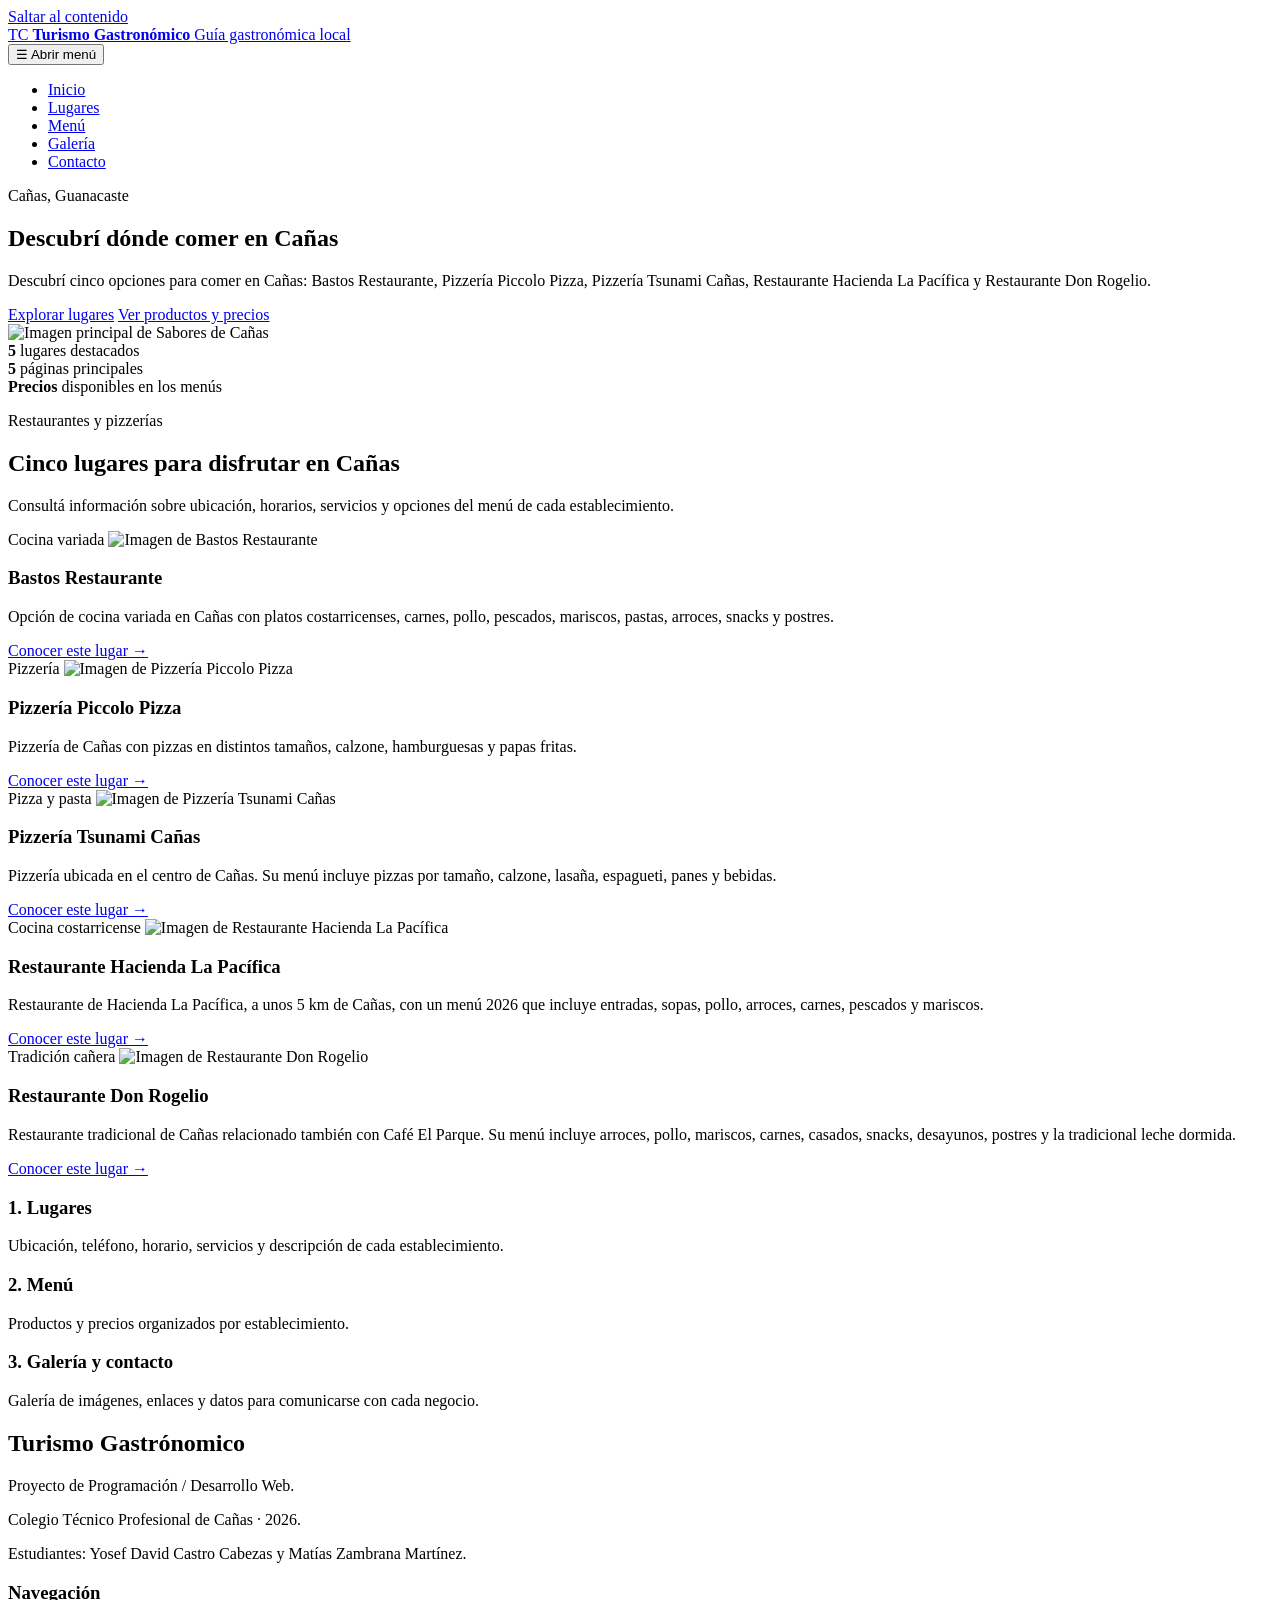
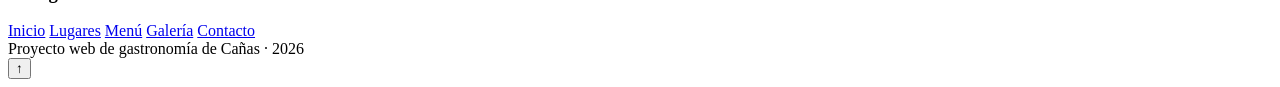
==== index.html @ 14efe0b0 "Add files via upload" ====
<!DOCTYPE html>
<html lang="es">
  <head>
    <meta charset="utf-8"/>
    <meta content="width=device-width, initial-scale=1.0" name="viewport"/>
    <meta content="Guía gastronómica de Cañas con cinco restaurantes y pizzerías, menús, precios y datos de contacto." name="description"/>
    <title>Turismo Gastronómico | Guía gastronómica</title>
    <link href="css/estilos.css" rel="stylesheet"/>
  </head>
  <body>
    <a class="skip-link" href="#contenido">Saltar al contenido</a>
    <!-- Encabezado y menú de navegación -->
    <header class="site-header">
      <div class="brand-bar">
        <div class="brand-inner">
          <a class="brand" href="index.html">
            <span class="brand-mark">TC</span>
            <span class="brand-copy">
              <strong>Turismo Gastronómico</strong>
              <span>Guía gastronómica local</span>
            </span>
          </a>
        </div>
      </div>
      <nav aria-label="Navegación principal" class="main-nav">
        <div class="nav-inner">
          <button aria-controls="nav-list" aria-expanded="false" class="nav-toggle" id="nav-toggle" type="button">☰ Abrir menú</button>
          <ul class="nav-list" id="nav-list">
            <li><a class="active" href="index.html">Inicio</a></li>
            <li><a href="lugares.html">Lugares</a></li>
            <li><a href="menu.html">Menú</a></li>
            <li><a href="galeria.html">Galería</a></li>
            <li><a href="contacto.html">Contacto</a></li>
          </ul>
        </div>
      </nav>
    </header>
    <!-- Contenido principal de la página -->
    <main id="contenido">
      <!-- Presentación principal -->
      <section class="hero">
        <div class="hero-copy">
          <p class="eyebrow">Cañas, Guanacaste</p>
          <h1>Descubrí dónde comer en Cañas</h1>
          <p>Descubrí cinco opciones para comer en Cañas: Bastos Restaurante, Pizzería Piccolo Pizza, Pizzería Tsunami Cañas, Restaurante Hacienda La Pacífica y Restaurante Don Rogelio.</p>
          <div class="hero-actions">
            <a class="btn btn-primary" href="lugares.html">Explorar lugares</a>
            <a class="btn btn-secondary" href="menu.html">Ver productos y precios</a>
          </div>
        </div>
        <div class="hero-media">
          <img alt="Imagen principal de Sabores de Cañas" src="https://upload.wikimedia.org/wikipedia/commons/1/1f/Iglesia.Ca%C3%B1as.CR01.jpg?utm_source=es.wikipedia.org&utm_campaign=index&utm_content=original"/>
        </div>
      </section>
      <section aria-label="Resumen de la guía" class="quick-stats">
        <article class="stat">
          <strong>5</strong>
          <span>lugares destacados</span>
        </article>
        <article class="stat">
          <strong>5</strong>
          <span>páginas principales</span>
        </article>
        <article class="stat">
          <strong>Precios</strong>
          <span>disponibles en los menús</span>
        </article>
      </section>
      <section class="section">
        <div class="section-head">
          <div>
            <p class="eyebrow">Restaurantes y pizzerías</p>
            <h2 class="section-title">Cinco lugares para disfrutar en Cañas</h2>
            <p class="section-subtitle">Consultá información sobre ubicación, horarios, servicios y opciones del menú de cada establecimiento.</p>
          </div>
        </div>
        <div class="place-grid">
          <article class="place-card">
            <div class="card-image">
              <span class="card-badge">Cocina variada</span>
              <img alt="Imagen de Bastos Restaurante" loading="lazy" onerror="this.onerror=null;this.src='img/bastos.jpg'" src="https://restaurantesencostarica.click/wp-content/uploads/2025/09/external_image_174_1758947610.jpg"/>
            </div>
            <div class="card-body">
              <h3>Bastos Restaurante</h3>
              <p>Opción de cocina variada en Cañas con platos costarricenses, carnes, pollo, pescados, mariscos, pastas, arroces, snacks y postres.</p>
              <a class="card-link" href="lugares.html#bastos">Conocer este lugar →</a>
            </div>
          </article>
          <article class="place-card">
            <div class="card-image">
              <span class="card-badge">Pizzería</span>
              <img alt="Imagen de Pizzería Piccolo Pizza" loading="lazy" onerror="this.onerror=null;this.src='img/piccolo.jpg'" src="https://cdn.thefork.com/tf-lab/image/upload/w_1080%2Cc_fill%2Cq_auto%2Cf_auto/customer/c0306747-5176-4d3f-9e3d-b3d5e59d970b/d184e454-5cac-49f9-b11c-a226b272dea2.jpg"/>
            </div>
            <div class="card-body">
              <h3>Pizzería Piccolo Pizza</h3>
              <p>Pizzería de Cañas con pizzas en distintos tamaños, calzone, hamburguesas y papas fritas.</p>
              <a class="card-link" href="lugares.html#piccolo">Conocer este lugar →</a>
            </div>
          </article>
          <article class="place-card">
            <div class="card-image">
              <span class="card-badge">Pizza y pasta</span>
              <img alt="Imagen de Pizzería Tsunami Cañas" loading="lazy" onerror="this.onerror=null;this.src='img/tsunami.jpg'" src="https://tb-static.uber.com/prod/image-proc/processed_images/4af4d49e0b143aefc09eae9d635feafb/fb86662148be855d931b37d6c1e5fcbe.jpeg"/>
            </div>
            <div class="card-body">
              <h3>Pizzería Tsunami Cañas</h3>
              <p>Pizzería ubicada en el centro de Cañas. Su menú incluye pizzas por tamaño, calzone, lasaña, espagueti, panes y bebidas.</p>
              <a class="card-link" href="lugares.html#tsunami">Conocer este lugar →</a>
            </div>
          </article>
          <article class="place-card">
            <div class="card-image">
              <span class="card-badge">Cocina costarricense</span>
              <img alt="Imagen de Restaurante Hacienda La Pacífica" loading="lazy" onerror="this.onerror=null;this.src='img/hacienda.jpg'" src="https://hacienda-la-pacifica.guanacaste-hotels.com/data/Images/OriginalPhoto/12778/1277849/1277849389/image-canas-hacienda-la-pacifica-eco-lodge-28.JPEG"/>
            </div>
            <div class="card-body">
              <h3>Restaurante Hacienda La Pacífica</h3>
              <p>Restaurante de Hacienda La Pacífica, a unos 5 km de Cañas, con un menú 2026 que incluye entradas, sopas, pollo, arroces, carnes, pescados y mariscos.</p>
              <a class="card-link" href="lugares.html#hacienda">Conocer este lugar →</a>
            </div>
          </article>
          <article class="place-card">
            <div class="card-image">
              <span class="card-badge">Tradición cañera</span>
              <img alt="Imagen de Restaurante Don Rogelio" loading="lazy" onerror="this.onerror=null;this.src='img/donrogelio.jpg'" src="https://restaurantesencostarica.click/wp-content/uploads/2025/09/external_image_174_1758947611.jpg"/>
            </div>
            <div class="card-body">
              <h3>Restaurante Don Rogelio</h3>
              <p>Restaurante tradicional de Cañas relacionado también con Café El Parque. Su menú incluye arroces, pollo, mariscos, carnes, casados, snacks, desayunos, postres y la tradicional leche dormida.</p>
              <a class="card-link" href="lugares.html#donrogelio">Conocer este lugar →</a>
            </div>
          </article>
        </div>
      </section>
      <div class="band">
        <section class="section">
          <div class="info-strip">
            <article class="info-box">
              <h3>1. Lugares</h3>
              <p>Ubicación, teléfono, horario, servicios y descripción de cada establecimiento.</p>
            </article>
            <article class="info-box">
              <h3>2. Menú</h3>
              <p>Productos y precios organizados por establecimiento.</p>
            </article>
            <article class="info-box">
              <h3>3. Galería y contacto</h3>
              <p>Galería de imágenes, enlaces y datos para comunicarse con cada negocio.</p>
            </article>
          </div>
        </section>
      </div>
    </main>
    <!-- Pie de página -->
    <footer class="site-footer">
      <div class="footer-inner">
        <div>
          <h2>Turismo Gastrónomico</h2>
          <p>Proyecto de Programación / Desarrollo Web.</p>
          <p>Colegio Técnico Profesional de Cañas · 2026.</p>
          <p>Estudiantes: Yosef David Castro Cabezas y Matías Zambrana Martínez.</p>
        </div>
        <div>
          <h3>Navegación</h3>
          <div class="footer-nav">
            <a href="index.html">Inicio</a>
            <a href="lugares.html">Lugares</a>
            <a href="menu.html">Menú</a>
            <a href="galeria.html">Galería</a>
            <a href="contacto.html">Contacto</a>
          </div>
        </div>
      </div>
      <div class="footer-bottom">
        Proyecto web de gastronomía de Cañas · 2026
      </div>
    </footer>
    <button aria-label="Volver al inicio" class="back-top" id="back-top" type="button">↑</button>
    <script src="js/script.js">
    </script>
  </body>
</html>
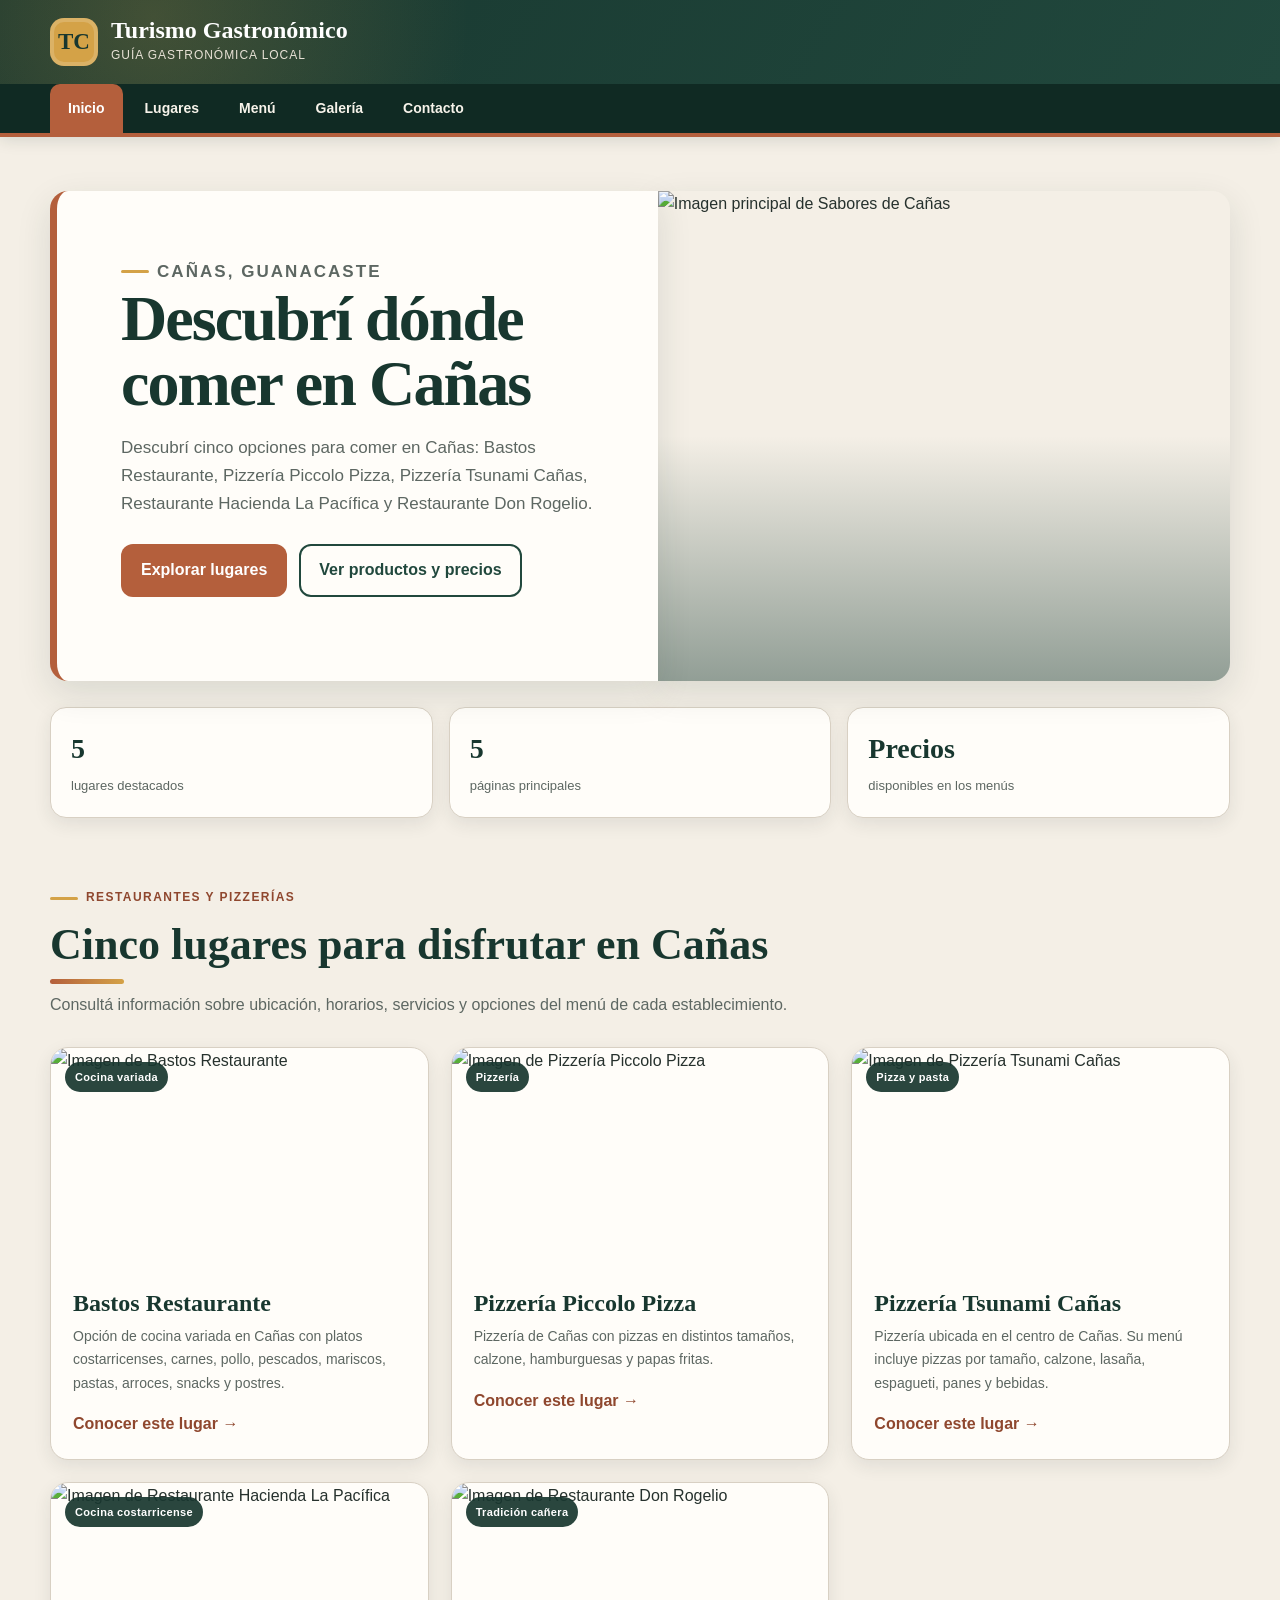
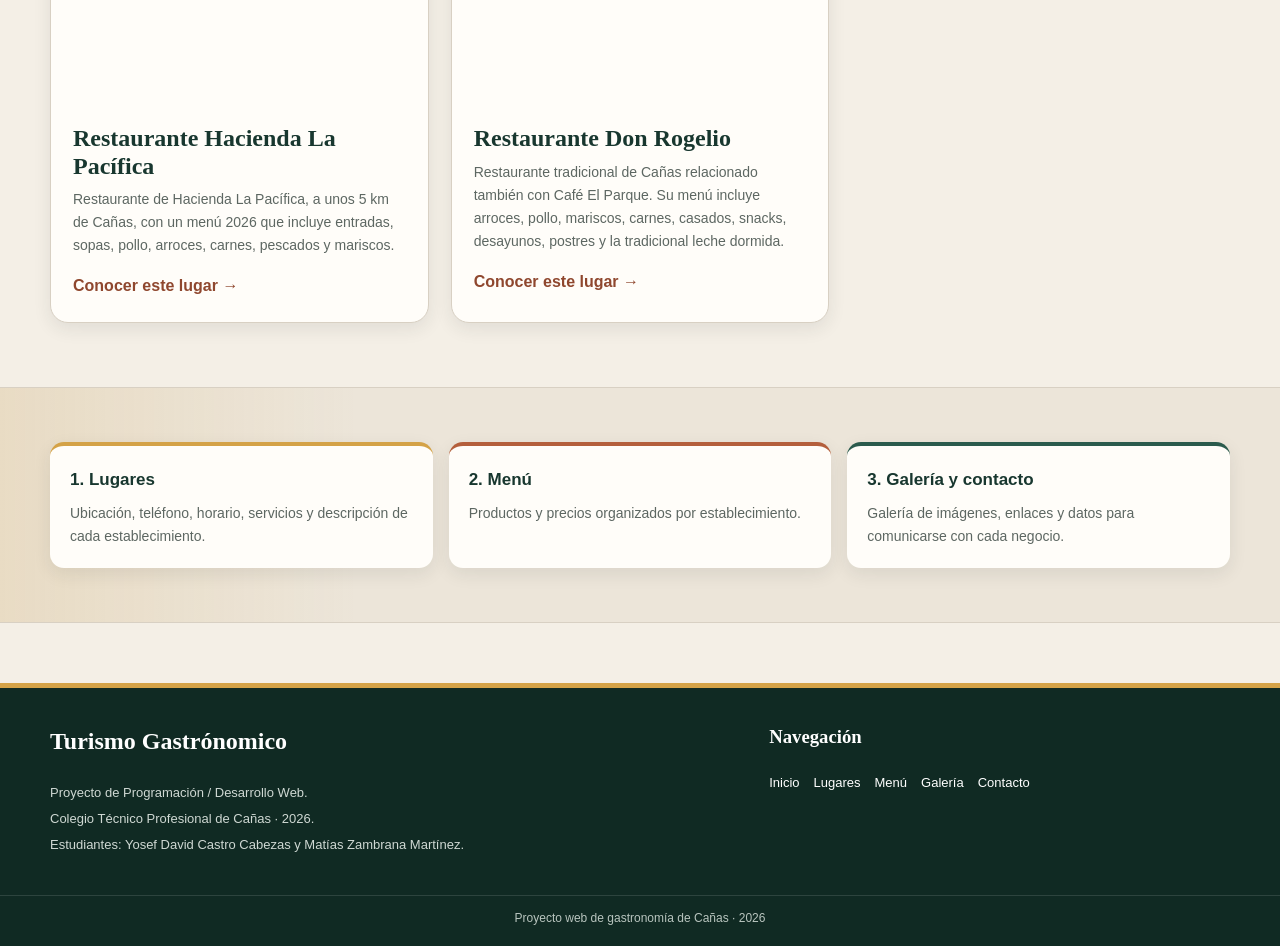
==== commit 941f967e: "Fix stylesheet and script links in index.html" ====
--- a/index.html
+++ b/index.html
@@ -5,11 +5,11 @@
     <meta content="width=device-width, initial-scale=1.0" name="viewport"/>
     <meta content="Guía gastronómica de Cañas con cinco restaurantes y pizzerías, menús, precios y datos de contacto." name="description"/>
     <title>Turismo Gastronómico | Guía gastronómica</title>
-    <link href="css/estilos.css" rel="stylesheet"/>
+    <link href="estilos.css" rel="stylesheet"/>
   </head>
   <body>
     <a class="skip-link" href="#contenido">Saltar al contenido</a>
-    <!-- Encabezado y menú de navegación -->
+
     <header class="site-header">
       <div class="brand-bar">
         <div class="brand-inner">
@@ -35,9 +35,9 @@
         </div>
       </nav>
     </header>
-    <!-- Contenido principal de la página -->
+
     <main id="contenido">
-      <!-- Presentación principal -->
+
       <section class="hero">
         <div class="hero-copy">
           <p class="eyebrow">Cañas, Guanacaste</p>
@@ -151,7 +151,7 @@
         </section>
       </div>
     </main>
-    <!-- Pie de página -->
+
     <footer class="site-footer">
       <div class="footer-inner">
         <div>
@@ -176,7 +176,7 @@
       </div>
     </footer>
     <button aria-label="Volver al inicio" class="back-top" id="back-top" type="button">↑</button>
-    <script src="js/script.js">
+    <script src="script.js">
     </script>
   </body>
 </html>
--- a/estilos.css
+++ b/estilos.css
@@ -0,0 +1,1373 @@
+:root {
+    --verde-900: #18372f;
+    --verde-800: #21483d;
+    --verde-700: #2b5b4d;
+    --terracota: #b45f3c;
+    --terracota-oscuro: #8f472e;
+    --ambar: #d4a247;
+    --crema: #f4efe6;
+    --crema-2: #ece5d9;
+    --blanco: #fffdf9;
+    --tinta: #26312d;
+    --texto-suave: #5d6762;
+    --borde: #d8d0c3;
+    --sombra: 0 12px 35px rgba(28, 48, 40, 0.12);
+    --sombra-suave: 0 6px 18px rgba(28, 48, 40, 0.09);
+    --radio: 18px;
+    --max: 1180px;
+}
+
+* {
+    box-sizing: border-box;
+}
+
+html {
+    scroll-behavior: smooth;
+}
+
+body {
+    margin: 0;
+    font-family: Arial, Helvetica, sans-serif;
+    color: var(--tinta);
+    background: var(--crema);
+    line-height: 1.65;
+}
+
+img {
+    display: block;
+    max-width: 100%;
+}
+
+a {
+    color: inherit;
+}
+
+button,
+input,
+textarea {
+    font: inherit;
+}
+
+.skip-link {
+    position: absolute;
+    left: -9999px;
+    top: 0;
+}
+
+.skip-link:focus {
+    left: 16px;
+    top: 16px;
+    z-index: 2000;
+    background: var(--blanco);
+    color: var(--verde-900);
+    padding: 10px 14px;
+    border-radius: 8px;
+}
+
+.site-header {
+    position: sticky;
+    top: 0;
+    z-index: 1000;
+    box-shadow: 0 2px 16px rgba(16, 39, 31, 0.14);
+}
+
+.brand-bar {
+    background:
+        radial-gradient(circle at 12% 20%, rgba(212, 162, 71, 0.22), transparent 28%),
+        linear-gradient(120deg, var(--verde-900), var(--verde-800));
+    color: white;
+}
+
+.brand-inner {
+    width: min(var(--max), calc(100% - 40px));
+    margin: auto;
+    display: flex;
+    align-items: center;
+    justify-content: space-between;
+    gap: 24px;
+    padding: 18px 0;
+}
+
+.brand {
+    text-decoration: none;
+    display: inline-flex;
+    align-items: center;
+    gap: 13px;
+}
+
+.brand-mark {
+    width: 48px;
+    height: 48px;
+    border-radius: 14px;
+    display: grid;
+    place-items: center;
+    background: var(--ambar);
+    color: var(--verde-900);
+    font-weight: 900;
+    font-family: Georgia, 'Times New Roman', serif;
+    font-size: 23px;
+    box-shadow: inset 0 0 0 4px rgba(255,255,255,.17);
+}
+
+.brand-copy strong {
+    display: block;
+    font-family: Georgia, 'Times New Roman', serif;
+    font-size: 24px;
+    line-height: 1.05;
+}
+
+.brand-copy span {
+    display: block;
+    margin-top: 3px;
+    font-size: 12px;
+    letter-spacing: .08em;
+    text-transform: uppercase;
+    color: #e8e2d6;
+}
+
+.research-badge {
+    border: 1px solid rgba(255,255,255,.28);
+    background: rgba(255,255,255,.08);
+    padding: 8px 12px;
+    border-radius: 999px;
+    font-size: 12px;
+    white-space: nowrap;
+}
+
+.main-nav {
+    background: #102a23;
+    border-bottom: 4px solid var(--terracota);
+}
+
+.nav-inner {
+    width: min(var(--max), calc(100% - 40px));
+    margin: auto;
+    display: flex;
+    align-items: center;
+}
+
+.nav-toggle {
+    display: none;
+    width: 100%;
+    border: 0;
+    background: transparent;
+    color: white;
+    padding: 13px 0;
+    text-align: left;
+    font-weight: 700;
+    cursor: pointer;
+}
+
+.nav-list {
+    list-style: none;
+    margin: 0;
+    padding: 0;
+    display: flex;
+    gap: 4px;
+}
+
+.nav-list a {
+    display: block;
+    padding: 13px 18px;
+    color: #f7f3ea;
+    text-decoration: none;
+    font-size: 14px;
+    font-weight: 700;
+    border-radius: 10px 10px 0 0;
+    transition: background .2s ease, color .2s ease;
+}
+
+.nav-list a:hover,
+.nav-list a.active {
+    background: var(--terracota);
+    color: white;
+}
+
+main {
+    overflow: hidden;
+}
+
+.hero {
+    width: min(var(--max), calc(100% - 40px));
+    margin: 54px auto 26px;
+    display: grid;
+    grid-template-columns: 1.03fr .97fr;
+    align-items: stretch;
+    position: relative;
+}
+
+.hero-copy {
+    background: var(--blanco);
+    border-left: 7px solid var(--terracota);
+    border-radius: var(--radio) 0 0 var(--radio);
+    padding: clamp(34px, 5vw, 68px);
+    box-shadow: var(--sombra);
+    z-index: 2;
+}
+
+.eyebrow {
+    display: inline-flex;
+    align-items: center;
+    gap: 8px;
+    margin: 0 0 12px;
+    color: var(--terracota-oscuro);
+    font-size: 12px;
+    font-weight: 800;
+    letter-spacing: .12em;
+    text-transform: uppercase;
+}
+
+.eyebrow::before {
+    content: '';
+    width: 28px;
+    height: 3px;
+    border-radius: 99px;
+    background: var(--ambar);
+}
+
+.hero h1 {
+    margin: 0 0 18px;
+    color: var(--verde-900);
+    font-family: Georgia, 'Times New Roman', serif;
+    font-size: clamp(38px, 5vw, 66px);
+    line-height: 1.02;
+    letter-spacing: -.03em;
+}
+
+.hero p {
+    margin: 0;
+    max-width: 650px;
+    color: var(--texto-suave);
+    font-size: 17px;
+}
+
+.hero-actions {
+    display: flex;
+    flex-wrap: wrap;
+    gap: 12px;
+    margin-top: 26px;
+}
+
+.btn {
+    display: inline-flex;
+    align-items: center;
+    justify-content: center;
+    gap: 8px;
+    min-height: 44px;
+    padding: 11px 18px;
+    border: 2px solid transparent;
+    border-radius: 12px;
+    text-decoration: none;
+    font-weight: 800;
+    cursor: pointer;
+    transition: transform .2s ease, background .2s ease, color .2s ease, border-color .2s ease;
+}
+
+.btn:hover {
+    transform: translateY(-2px);
+}
+
+.btn-primary {
+    background: var(--terracota);
+    color: white;
+}
+
+.btn-primary:hover {
+    background: var(--terracota-oscuro);
+}
+
+.btn-secondary {
+    border-color: var(--verde-800);
+    color: var(--verde-800);
+    background: transparent;
+}
+
+.btn-secondary:hover {
+    background: var(--verde-800);
+    color: white;
+}
+
+.hero-media {
+    min-height: 490px;
+    border-radius: 0 var(--radio) var(--radio) 0;
+    overflow: hidden;
+    position: relative;
+    box-shadow: var(--sombra);
+}
+
+.hero-media img {
+    width: 100%;
+    height: 100%;
+    object-fit: cover;
+}
+
+.hero-media::after {
+    content: '';
+    position: absolute;
+    inset: 0;
+    background: linear-gradient(to top, rgba(20,55,47,.44), transparent 50%);
+    pointer-events: none;
+}
+
+.hero-note {
+    position: absolute;
+    left: 24px;
+    bottom: 22px;
+    z-index: 2;
+    background: rgba(255,253,249,.94);
+    color: var(--verde-900);
+    padding: 10px 13px;
+    border-radius: 12px;
+    font-size: 12px;
+    font-weight: 700;
+    max-width: 260px;
+}
+
+.quick-stats {
+    width: min(var(--max), calc(100% - 40px));
+    margin: 24px auto 0;
+    display: grid;
+    grid-template-columns: repeat(3, 1fr);
+    gap: 16px;
+}
+
+.stat {
+    background: var(--blanco);
+    border: 1px solid var(--borde);
+    border-radius: 16px;
+    padding: 18px 20px;
+    box-shadow: var(--sombra-suave);
+}
+
+.stat strong {
+    display: block;
+    color: var(--verde-900);
+    font-family: Georgia, 'Times New Roman', serif;
+    font-size: 28px;
+}
+
+.stat span {
+    color: var(--texto-suave);
+    font-size: 13px;
+}
+
+.section {
+    width: min(var(--max), calc(100% - 40px));
+    margin: auto;
+    padding: 64px 0;
+}
+
+.section-tight {
+    padding-top: 34px;
+}
+
+.section-head {
+    display: flex;
+    align-items: end;
+    justify-content: space-between;
+    gap: 24px;
+    margin-bottom: 28px;
+}
+
+.section-title {
+    margin: 0;
+    color: var(--verde-900);
+    font-family: Georgia, 'Times New Roman', serif;
+    font-size: clamp(30px, 4vw, 44px);
+    line-height: 1.12;
+}
+
+.section-title::after {
+    content: '';
+    display: block;
+    width: 74px;
+    height: 5px;
+    margin-top: 10px;
+    border-radius: 99px;
+    background: linear-gradient(90deg, var(--terracota), var(--ambar));
+}
+
+.section-subtitle {
+    margin: 8px 0 0;
+    max-width: 760px;
+    color: var(--texto-suave);
+}
+
+.band {
+    background:
+        linear-gradient(90deg, rgba(212,162,71,.14), transparent 28%),
+        var(--crema-2);
+    border-top: 1px solid var(--borde);
+    border-bottom: 1px solid var(--borde);
+}
+
+.band .section {
+    padding-top: 54px;
+    padding-bottom: 54px;
+}
+
+.place-grid {
+    display: grid;
+    grid-template-columns: repeat(3, 1fr);
+    gap: 22px;
+}
+
+.place-card {
+    background: var(--blanco);
+    border: 1px solid var(--borde);
+    border-radius: var(--radio);
+    overflow: hidden;
+    box-shadow: var(--sombra-suave);
+    transition: transform .22s ease, box-shadow .22s ease;
+    position: relative;
+}
+
+.place-card:hover {
+    transform: translateY(-5px);
+    box-shadow: var(--sombra);
+}
+
+.place-card .card-image {
+    height: 220px;
+    position: relative;
+    overflow: hidden;
+}
+
+.place-card .card-image img {
+    width: 100%;
+    height: 100%;
+    object-fit: cover;
+    transition: transform .3s ease;
+}
+
+.place-card:hover .card-image img {
+    transform: scale(1.035);
+}
+
+.card-badge {
+    position: absolute;
+    left: 14px;
+    top: 14px;
+    z-index: 2;
+    background: rgba(24,55,47,.92);
+    color: white;
+    padding: 6px 10px;
+    border-radius: 999px;
+    font-size: 11px;
+    font-weight: 800;
+    letter-spacing: .03em;
+}
+
+.place-card .card-body {
+    padding: 22px;
+}
+
+.place-card h3 {
+    margin: 0 0 8px;
+    color: var(--verde-900);
+    font-family: Georgia, 'Times New Roman', serif;
+    font-size: 24px;
+    line-height: 1.15;
+}
+
+.place-card p {
+    margin: 0;
+    color: var(--texto-suave);
+    font-size: 14px;
+}
+
+.card-link {
+    display: inline-block;
+    margin-top: 16px;
+    color: var(--terracota-oscuro);
+    text-decoration: none;
+    font-weight: 800;
+}
+
+.card-link:hover {
+    text-decoration: underline;
+}
+
+.info-strip {
+    display: grid;
+    grid-template-columns: repeat(3, 1fr);
+    gap: 16px;
+}
+
+.info-box {
+    background: var(--blanco);
+    border-radius: 14px;
+    padding: 20px;
+    border-top: 4px solid var(--ambar);
+    box-shadow: var(--sombra-suave);
+}
+
+.info-box:nth-child(2) {
+    border-top-color: var(--terracota);
+}
+
+.info-box:nth-child(3) {
+    border-top-color: var(--verde-700);
+}
+
+.info-box h3 {
+    margin: 0 0 8px;
+    color: var(--verde-900);
+    font-size: 17px;
+}
+
+.info-box p {
+    margin: 0;
+    color: var(--texto-suave);
+    font-size: 14px;
+}
+
+.page-hero {
+    width: min(var(--max), calc(100% - 40px));
+    margin: 42px auto 10px;
+    padding: 42px;
+    background:
+        linear-gradient(105deg, rgba(24,55,47,.97), rgba(43,91,77,.90)),
+        var(--verde-900);
+    color: white;
+    border-radius: var(--radio);
+    position: relative;
+    overflow: hidden;
+    box-shadow: var(--sombra);
+}
+
+.page-hero::after {
+    content: '';
+    position: absolute;
+    width: 260px;
+    height: 260px;
+    border-radius: 50%;
+    right: -80px;
+    top: -110px;
+    background: rgba(212,162,71,.18);
+}
+
+.page-hero .eyebrow {
+    color: #f3dba6;
+}
+
+.page-hero h1 {
+    margin: 0;
+    font-family: Georgia, 'Times New Roman', serif;
+    font-size: clamp(36px, 5vw, 54px);
+    line-height: 1.05;
+}
+
+.page-hero p {
+    margin: 14px 0 0;
+    max-width: 760px;
+    color: #e6e7e2;
+}
+
+.toolbar {
+    display: flex;
+    flex-wrap: wrap;
+    align-items: center;
+    gap: 10px;
+    margin: 24px 0 30px;
+}
+
+.filter-btn {
+    border: 1px solid var(--borde);
+    background: var(--blanco);
+    color: var(--verde-900);
+    padding: 9px 13px;
+    border-radius: 999px;
+    font-weight: 700;
+    cursor: pointer;
+    transition: .2s ease;
+}
+
+.filter-btn:hover,
+.filter-btn.active {
+    background: var(--verde-900);
+    border-color: var(--verde-900);
+    color: white;
+}
+
+.restaurant-list {
+    display: grid;
+    gap: 26px;
+}
+
+.restaurant-card {
+    display: grid;
+    grid-template-columns: 360px 1fr;
+    background: var(--blanco);
+    border: 1px solid var(--borde);
+    border-radius: var(--radio);
+    overflow: hidden;
+    box-shadow: var(--sombra-suave);
+}
+
+.restaurant-card.is-hidden {
+    display: none;
+}
+
+.restaurant-photo {
+    min-height: 360px;
+    background: var(--crema-2);
+}
+
+.restaurant-photo img {
+    width: 100%;
+    height: 100%;
+    object-fit: cover;
+}
+
+.restaurant-content {
+    padding: 28px 30px;
+}
+
+.restaurant-kicker {
+    color: var(--terracota-oscuro);
+    font-size: 12px;
+    font-weight: 800;
+    letter-spacing: .08em;
+    text-transform: uppercase;
+}
+
+.restaurant-content h2 {
+    margin: 4px 0 12px;
+    color: var(--verde-900);
+    font-family: Georgia, 'Times New Roman', serif;
+    font-size: 30px;
+}
+
+.restaurant-content > p {
+    color: var(--texto-suave);
+}
+
+.details-grid {
+    display: grid;
+    grid-template-columns: repeat(2, minmax(0, 1fr));
+    gap: 12px 20px;
+    margin-top: 20px;
+}
+
+.detail {
+    border-top: 1px solid var(--borde);
+    padding-top: 10px;
+}
+
+.detail strong {
+    display: block;
+    color: var(--verde-800);
+    font-size: 12px;
+    text-transform: uppercase;
+    letter-spacing: .06em;
+}
+
+.detail span,
+.detail a {
+    color: var(--tinta);
+    font-size: 14px;
+}
+
+.detail a {
+    text-decoration-color: var(--terracota);
+    text-underline-offset: 3px;
+}
+
+.chips {
+    display: flex;
+    flex-wrap: wrap;
+    gap: 7px;
+    margin-top: 18px;
+}
+
+.chip {
+    display: inline-block;
+    padding: 6px 9px;
+    border-radius: 999px;
+    background: #e8efe9;
+    color: var(--verde-800);
+    font-size: 12px;
+    font-weight: 700;
+}
+
+.notice {
+    background: #fff8e7;
+    border: 1px solid #ecd496;
+    border-left: 5px solid var(--ambar);
+    padding: 16px 18px;
+    border-radius: 12px;
+    color: #5b513c;
+    margin: 20px 0;
+}
+
+.notice strong {
+    color: #6f5725;
+}
+
+.menu-tools {
+    display: flex;
+    gap: 12px;
+    flex-wrap: wrap;
+    align-items: center;
+    margin: 24px 0 30px;
+}
+
+.search-box {
+    flex: 1 1 320px;
+    position: relative;
+}
+
+.search-box input {
+    width: 100%;
+    padding: 12px 14px;
+    border: 1px solid var(--borde);
+    border-radius: 12px;
+    background: var(--blanco);
+    color: var(--tinta);
+    box-shadow: 0 2px 9px rgba(28, 48, 40, .05);
+}
+
+.search-box input:focus {
+    outline: 3px solid rgba(180,95,60,.14);
+    border-color: var(--terracota);
+}
+
+.menu-section {
+    background: var(--blanco);
+    border: 1px solid var(--borde);
+    border-radius: var(--radio);
+    overflow: hidden;
+    margin-bottom: 26px;
+    box-shadow: var(--sombra-suave);
+}
+
+.menu-section.is-hidden {
+    display: none;
+}
+
+.menu-head {
+    display: flex;
+    align-items: center;
+    justify-content: space-between;
+    gap: 20px;
+    padding: 20px 24px;
+    background: linear-gradient(100deg, var(--verde-900), var(--verde-800));
+    color: white;
+}
+
+.menu-head h2 {
+    margin: 0;
+    font-family: Georgia, 'Times New Roman', serif;
+    font-size: 25px;
+}
+
+.menu-status {
+    font-size: 11px;
+    padding: 6px 9px;
+    border-radius: 999px;
+    background: rgba(255,255,255,.14);
+    white-space: nowrap;
+}
+
+.table-wrap {
+    overflow-x: auto;
+}
+
+table {
+    width: 100%;
+    border-collapse: collapse;
+    min-width: 680px;
+}
+
+th,
+td {
+    padding: 13px 16px;
+    text-align: left;
+    border-bottom: 1px solid var(--borde);
+    vertical-align: top;
+}
+
+th {
+    background: #f0ebe2;
+    color: var(--verde-900);
+    font-size: 12px;
+    text-transform: uppercase;
+    letter-spacing: .05em;
+}
+
+td {
+    font-size: 14px;
+}
+
+tbody tr:nth-child(even) {
+    background: #fbf9f5;
+}
+
+tbody tr:hover {
+    background: #f5eee3;
+}
+
+.price {
+    color: var(--terracota-oscuro);
+    font-weight: 800;
+    white-space: nowrap;
+}
+
+.menu-note {
+    margin: 0;
+    padding: 14px 18px;
+    background: #f7f2e8;
+    color: var(--texto-suave);
+    font-size: 12px;
+    border-top: 1px solid var(--borde);
+}
+
+.gallery-grid {
+    display: grid;
+    grid-template-columns: repeat(3, 1fr);
+    gap: 18px;
+}
+
+.gallery-item {
+    margin: 0;
+    background: var(--blanco);
+    border: 1px solid var(--borde);
+    border-radius: 16px;
+    overflow: hidden;
+    box-shadow: var(--sombra-suave);
+    cursor: pointer;
+    transition: transform .2s ease, box-shadow .2s ease;
+}
+
+.gallery-item:hover {
+    transform: translateY(-4px);
+    box-shadow: var(--sombra);
+}
+
+.gallery-item img {
+    width: 100%;
+    height: 245px;
+    object-fit: cover;
+}
+
+.gallery-item figcaption {
+    padding: 14px 16px 16px;
+    color: var(--verde-900);
+    font-weight: 800;
+    font-size: 14px;
+}
+
+.gallery-item small {
+    display: block;
+    margin-top: 3px;
+    color: var(--texto-suave);
+    font-weight: 400;
+}
+
+.modal {
+    position: fixed;
+    inset: 0;
+    z-index: 1500;
+    display: none;
+    align-items: center;
+    justify-content: center;
+    padding: 28px;
+    background: rgba(8, 24, 19, .93);
+}
+
+.modal.open {
+    display: flex;
+}
+
+.modal-card {
+    max-width: 980px;
+    width: 100%;
+    position: relative;
+}
+
+.modal-card img {
+    width: 100%;
+    max-height: 78vh;
+    object-fit: contain;
+    background: #0e1f19;
+    border-radius: 14px;
+}
+
+.modal-caption {
+    margin-top: 10px;
+    color: white;
+    text-align: center;
+}
+
+.modal-close {
+    position: absolute;
+    right: -10px;
+    top: -10px;
+    width: 42px;
+    height: 42px;
+    border: 0;
+    border-radius: 50%;
+    background: var(--terracota);
+    color: white;
+    font-size: 26px;
+    line-height: 1;
+    cursor: pointer;
+    box-shadow: 0 6px 18px rgba(0,0,0,.32);
+}
+
+.contact-grid {
+    display: grid;
+    grid-template-columns: repeat(2, 1fr);
+    gap: 18px;
+}
+
+.contact-card {
+    background: var(--blanco);
+    border: 1px solid var(--borde);
+    border-radius: 15px;
+    padding: 20px;
+    box-shadow: var(--sombra-suave);
+    position: relative;
+    overflow: hidden;
+}
+
+.contact-card::before {
+    content: '';
+    position: absolute;
+    inset: 0 auto 0 0;
+    width: 5px;
+    background: var(--ambar);
+}
+
+.contact-card:nth-child(even)::before {
+    background: var(--terracota);
+}
+
+.contact-card h3 {
+    margin: 0 0 10px;
+    color: var(--verde-900);
+    font-family: Georgia, 'Times New Roman', serif;
+    font-size: 21px;
+}
+
+.contact-card p {
+    margin: 5px 0;
+    color: var(--texto-suave);
+    font-size: 14px;
+}
+
+.contact-card strong {
+    color: var(--verde-800);
+}
+
+.contact-card a {
+    color: var(--terracota-oscuro);
+    text-underline-offset: 3px;
+}
+
+.form-layout {
+    display: grid;
+    grid-template-columns: .8fr 1.2fr;
+    gap: 28px;
+    align-items: start;
+}
+
+.form-copy {
+    padding: 24px;
+    background: var(--verde-900);
+    color: white;
+    border-radius: var(--radio);
+    box-shadow: var(--sombra-suave);
+}
+
+.form-copy h2 {
+    margin-top: 0;
+    font-family: Georgia, 'Times New Roman', serif;
+    font-size: 28px;
+}
+
+.form-copy p {
+    color: #dce4df;
+}
+
+.form-card {
+    background: var(--blanco);
+    border: 1px solid var(--borde);
+    border-radius: var(--radio);
+    padding: 26px;
+    box-shadow: var(--sombra-suave);
+}
+
+.form-row {
+    display: grid;
+    grid-template-columns: repeat(2, 1fr);
+    gap: 14px;
+}
+
+.field {
+    margin-bottom: 15px;
+}
+
+.field label {
+    display: block;
+    margin-bottom: 6px;
+    color: var(--verde-800);
+    font-weight: 800;
+    font-size: 13px;
+}
+
+.field input,
+.field textarea {
+    width: 100%;
+    border: 1px solid var(--borde);
+    background: #fbf9f5;
+    padding: 12px 13px;
+    border-radius: 10px;
+    color: var(--tinta);
+}
+
+.field textarea {
+    resize: vertical;
+    min-height: 130px;
+}
+
+.field input:focus,
+.field textarea:focus {
+    outline: 3px solid rgba(180,95,60,.13);
+    border-color: var(--terracota);
+    background: white;
+}
+
+.form-feedback {
+    min-height: 24px;
+    margin: 12px 0 0;
+    font-weight: 700;
+    font-size: 13px;
+    border-radius: 10px;
+}
+
+.form-feedback.ok {
+    color: var(--verde-800);
+    background: #e8f3ed;
+    border: 1px solid #b8d8c8;
+    padding: 11px 13px;
+}
+
+.form-feedback.error {
+    color: #8d2f24;
+    background: #fbecea;
+    border: 1px solid #ecc6c1;
+    padding: 11px 13px;
+}
+
+#form-submit:disabled {
+    cursor: wait;
+    opacity: .7;
+}
+
+.sources-list {
+    display: grid;
+    gap: 10px;
+    padding: 0;
+    list-style: none;
+}
+
+.sources-list li {
+    background: var(--blanco);
+    border: 1px solid var(--borde);
+    border-left: 4px solid var(--terracota);
+    padding: 14px 16px;
+    border-radius: 10px;
+    font-size: 14px;
+}
+
+.sources-list a {
+    color: var(--terracota-oscuro);
+    text-underline-offset: 3px;
+}
+
+.site-footer {
+    margin-top: 60px;
+    background: #102a23;
+    color: #e7e1d7;
+    border-top: 5px solid var(--ambar);
+}
+
+.footer-inner {
+    width: min(var(--max), calc(100% - 40px));
+    margin: auto;
+    display: grid;
+    grid-template-columns: 1.2fr .8fr;
+    gap: 28px;
+    padding: 34px 0;
+}
+
+.footer-inner h2,
+.footer-inner h3 {
+    margin-top: 0;
+    color: white;
+    font-family: Georgia, 'Times New Roman', serif;
+}
+
+.footer-inner p {
+    margin: 5px 0;
+    color: #cfd8d3;
+    font-size: 13px;
+}
+
+.footer-nav {
+    display: flex;
+    flex-wrap: wrap;
+    gap: 8px 14px;
+}
+
+.footer-nav a {
+    color: white;
+    text-decoration: none;
+    font-size: 13px;
+}
+
+.footer-nav a:hover {
+    text-decoration: underline;
+}
+
+.footer-bottom {
+    border-top: 1px solid rgba(255,255,255,.12);
+    text-align: center;
+    padding: 13px 20px 17px;
+    font-size: 12px;
+    color: #b9c5bf;
+}
+
+.back-top {
+    display: none;
+    position: fixed;
+    right: 22px;
+    bottom: 22px;
+    width: 48px;
+    height: 48px;
+    border: 0;
+    border-radius: 50%;
+    background: var(--terracota);
+    color: white;
+    font-size: 21px;
+    font-weight: 800;
+    cursor: pointer;
+    box-shadow: 0 7px 18px rgba(50, 39, 31, .28);
+    z-index: 900;
+}
+
+.back-top.show {
+    display: block;
+}
+
+.empty-message {
+    display: none;
+    background: var(--blanco);
+    border: 1px dashed var(--borde);
+    border-radius: 14px;
+    padding: 24px;
+    text-align: center;
+    color: var(--texto-suave);
+}
+
+.empty-message.show {
+    display: block;
+}
+
+@media (max-width: 980px) {
+    .hero {
+        grid-template-columns: 1fr;
+    }
+
+    .hero-copy {
+        border-radius: var(--radio) var(--radio) 0 0;
+        border-left: 0;
+        border-top: 7px solid var(--terracota);
+    }
+
+    .hero-media {
+        min-height: 360px;
+        border-radius: 0 0 var(--radio) var(--radio);
+    }
+
+    .place-grid,
+    .gallery-grid {
+        grid-template-columns: repeat(2, 1fr);
+    }
+
+    .restaurant-card {
+        grid-template-columns: 300px 1fr;
+    }
+
+    .footer-inner,
+    .form-layout {
+        grid-template-columns: 1fr;
+    }
+}
+
+@media (max-width: 760px) {
+    .brand-inner {
+        align-items: flex-start;
+    }
+
+    .research-badge {
+        display: none;
+    }
+
+    .nav-inner {
+        display: block;
+    }
+
+    .nav-toggle {
+        display: block;
+    }
+
+    .nav-list {
+        display: none;
+        flex-direction: column;
+        padding-bottom: 10px;
+    }
+
+    .nav-list.open {
+        display: flex;
+    }
+
+    .nav-list a {
+        border-radius: 8px;
+        padding: 11px 12px;
+    }
+
+    .quick-stats,
+    .info-strip,
+    .contact-grid {
+        grid-template-columns: 1fr;
+    }
+
+    .section-head {
+        align-items: flex-start;
+        flex-direction: column;
+    }
+
+    .restaurant-card {
+        grid-template-columns: 1fr;
+    }
+
+    .restaurant-photo {
+        min-height: 280px;
+        max-height: 330px;
+    }
+
+    .details-grid {
+        grid-template-columns: 1fr;
+    }
+
+    .form-row {
+        grid-template-columns: 1fr;
+    }
+}
+
+@media (max-width: 560px) {
+    .brand-inner,
+    .nav-inner,
+    .hero,
+    .quick-stats,
+    .section,
+    .page-hero,
+    .footer-inner {
+        width: min(100% - 28px, var(--max));
+    }
+
+    .brand-copy strong {
+        font-size: 21px;
+    }
+
+    .brand-copy span {
+        font-size: 10px;
+    }
+
+    .hero {
+        margin-top: 28px;
+    }
+
+    .hero-copy {
+        padding: 30px 22px;
+    }
+
+    .hero-media {
+        min-height: 270px;
+    }
+
+    .hero-actions {
+        flex-direction: column;
+    }
+
+    .btn {
+        width: 100%;
+    }
+
+    .page-hero {
+        padding: 30px 22px;
+    }
+
+    .place-grid,
+    .gallery-grid {
+        grid-template-columns: 1fr;
+    }
+
+    .restaurant-content {
+        padding: 22px 20px;
+    }
+
+    .gallery-item img {
+        height: 220px;
+    }
+
+    .menu-head {
+        align-items: flex-start;
+        flex-direction: column;
+    }
+
+    .modal {
+        padding: 16px;
+    }
+}
+
+/* Espacios de imagen */
+.image-blank {
+    display: block;
+    width: 100%;
+    height: 100%;
+    min-height: inherit;
+    background: var(--blanco);
+}
+.gallery-blank {
+    width: 100%;
+    height: 240px;
+    background: var(--blanco);
+}
+.gallery-empty {
+    cursor: default;
+}
+.gallery-empty:hover {
+    transform: none;
+}
+.logo-photo img {
+    object-fit: contain;
+    background: #111;
+    padding: 18px;
+}
+
+
+.footer-inner p:last-child { max-width: 620px; }
+
+/* Iframe oculto utilizado para procesar el envío del formulario */
+.envio-correo-frame {
+    position: absolute;
+    width: 1px;
+    height: 1px;
+    border: 0;
+    opacity: 0;
+    pointer-events: none;
+}
